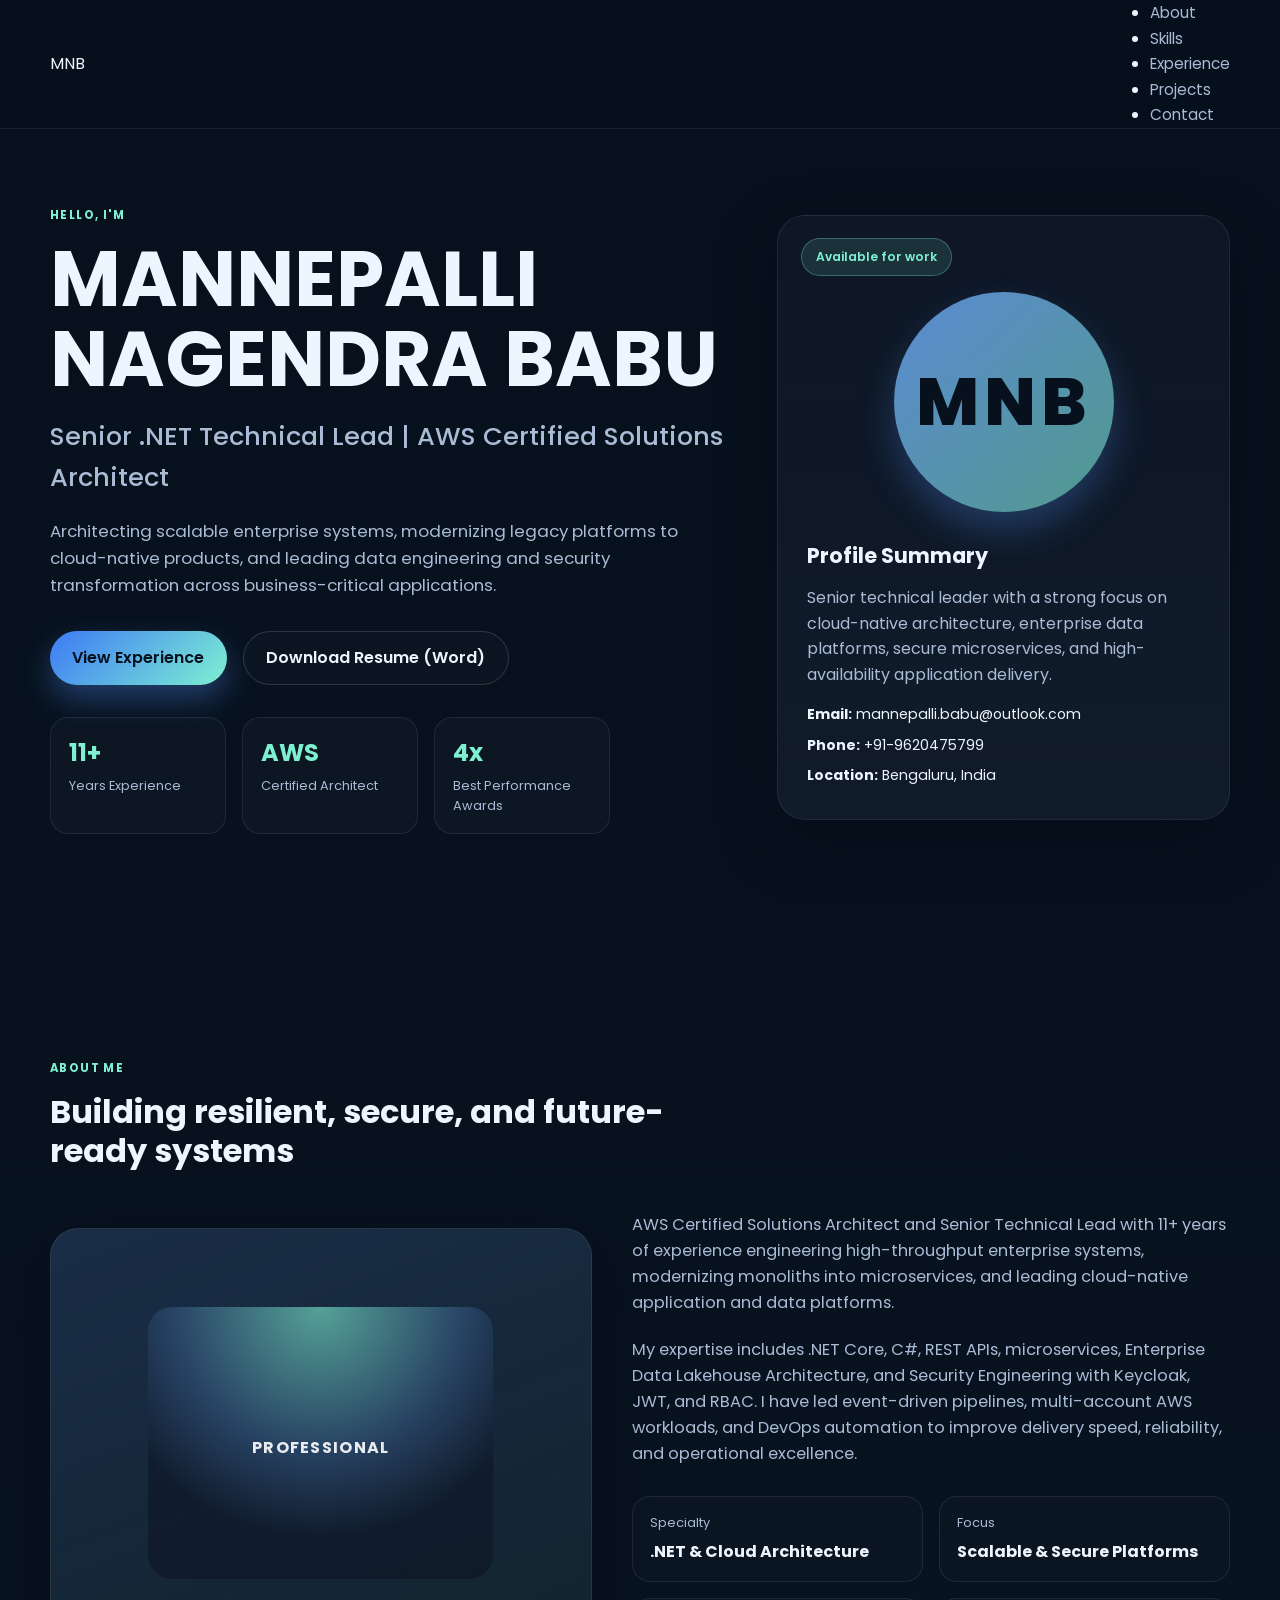
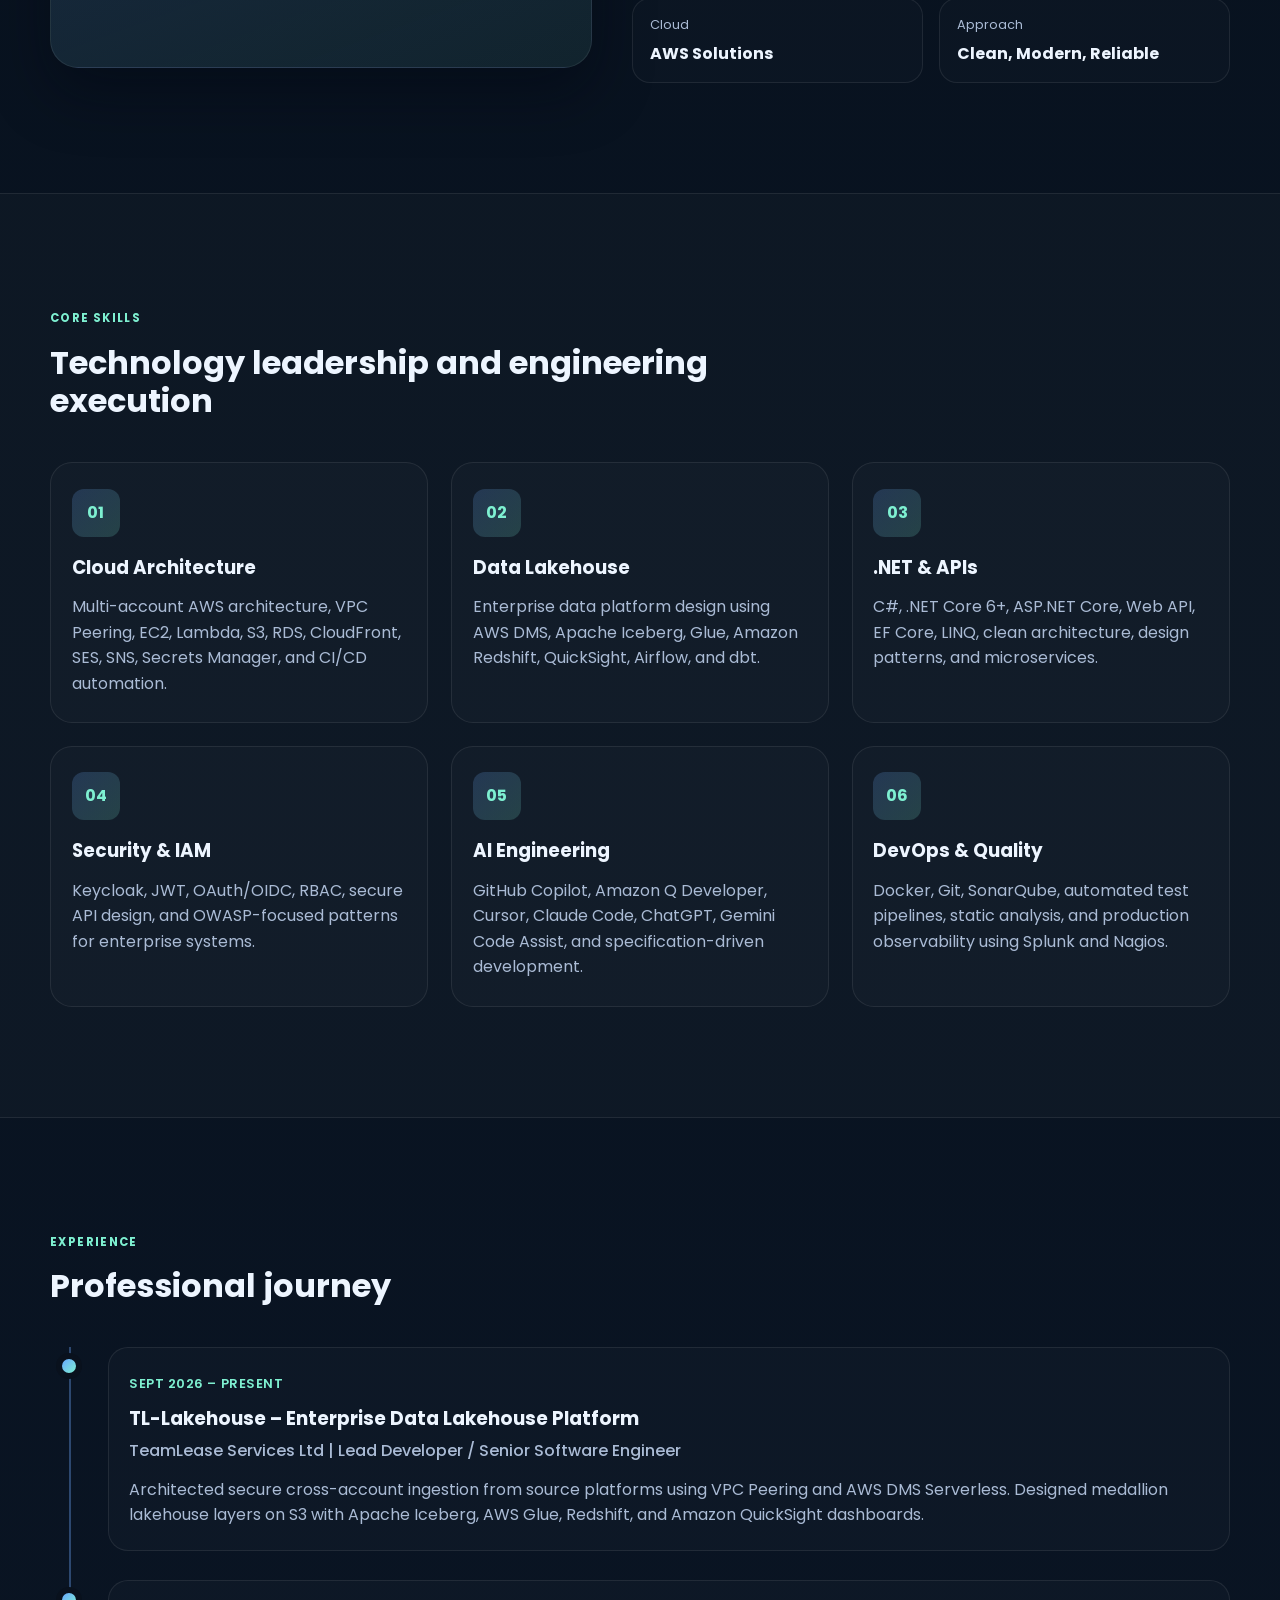
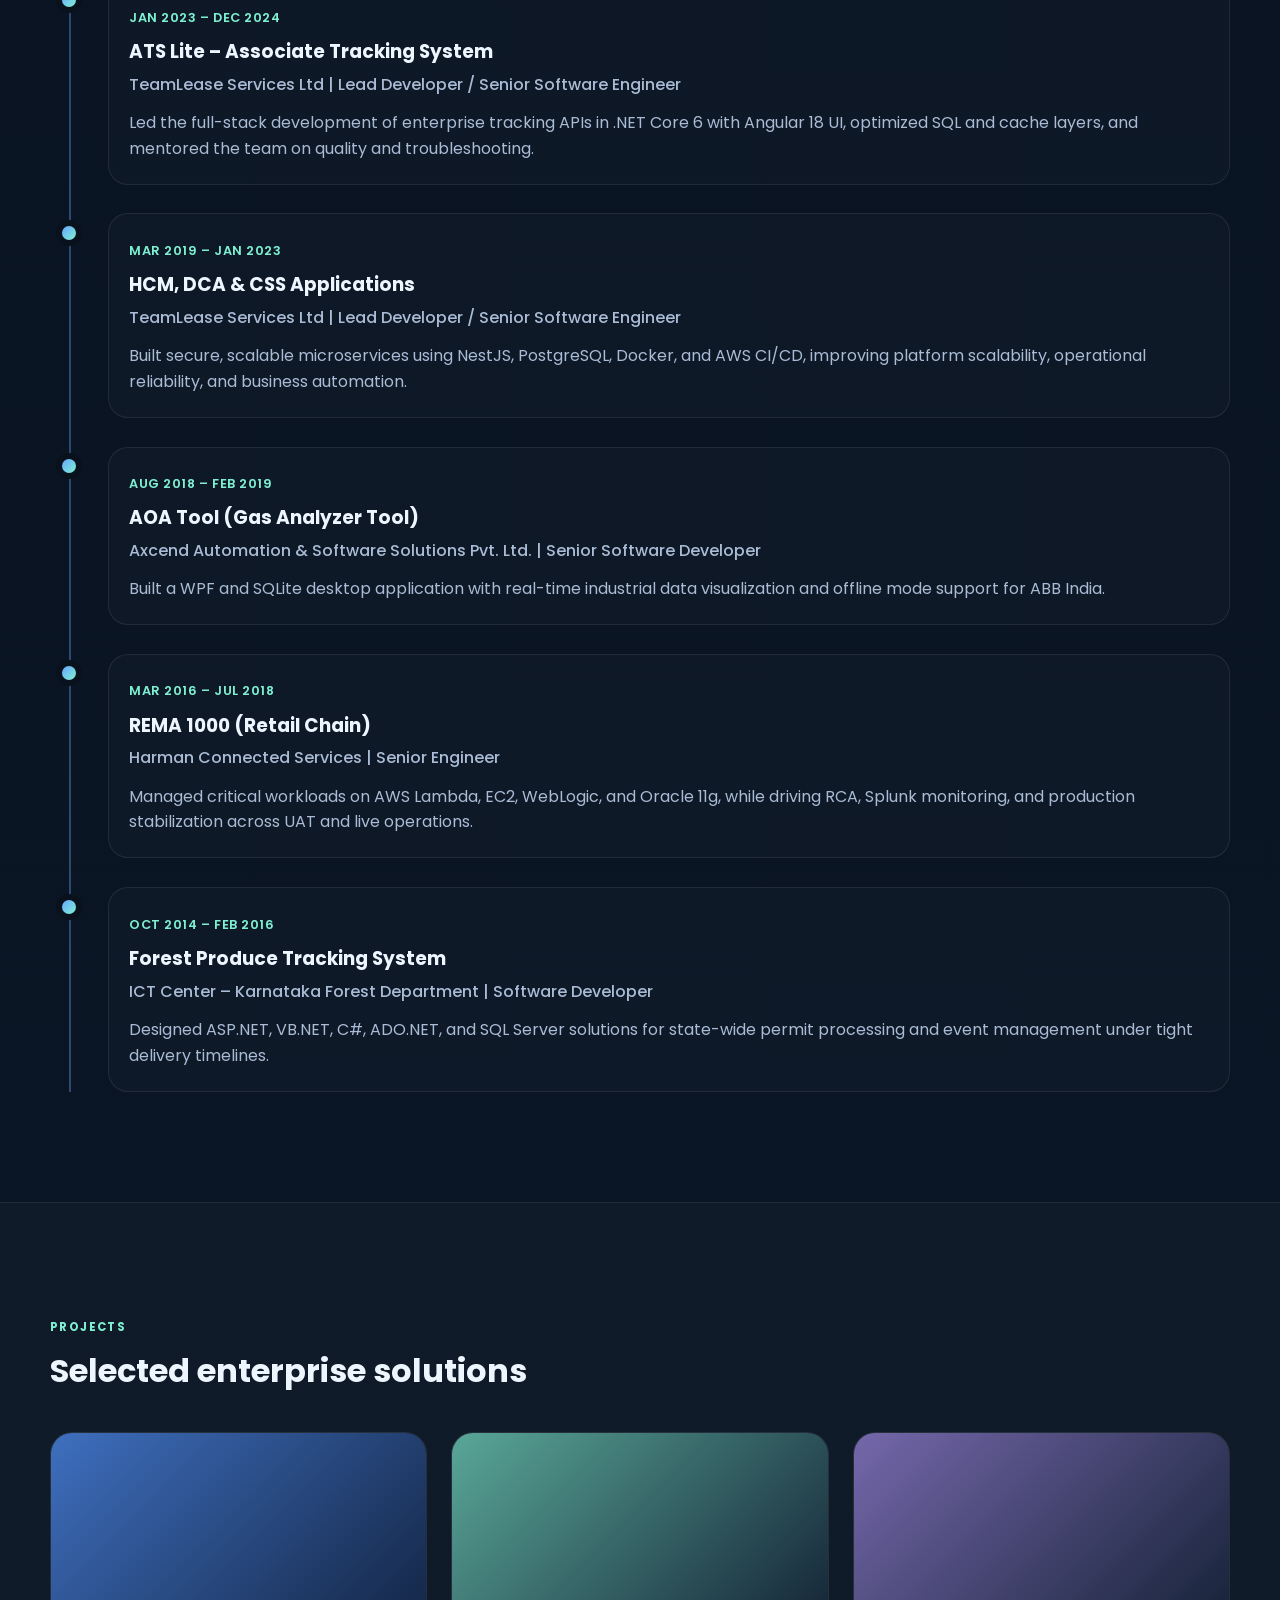
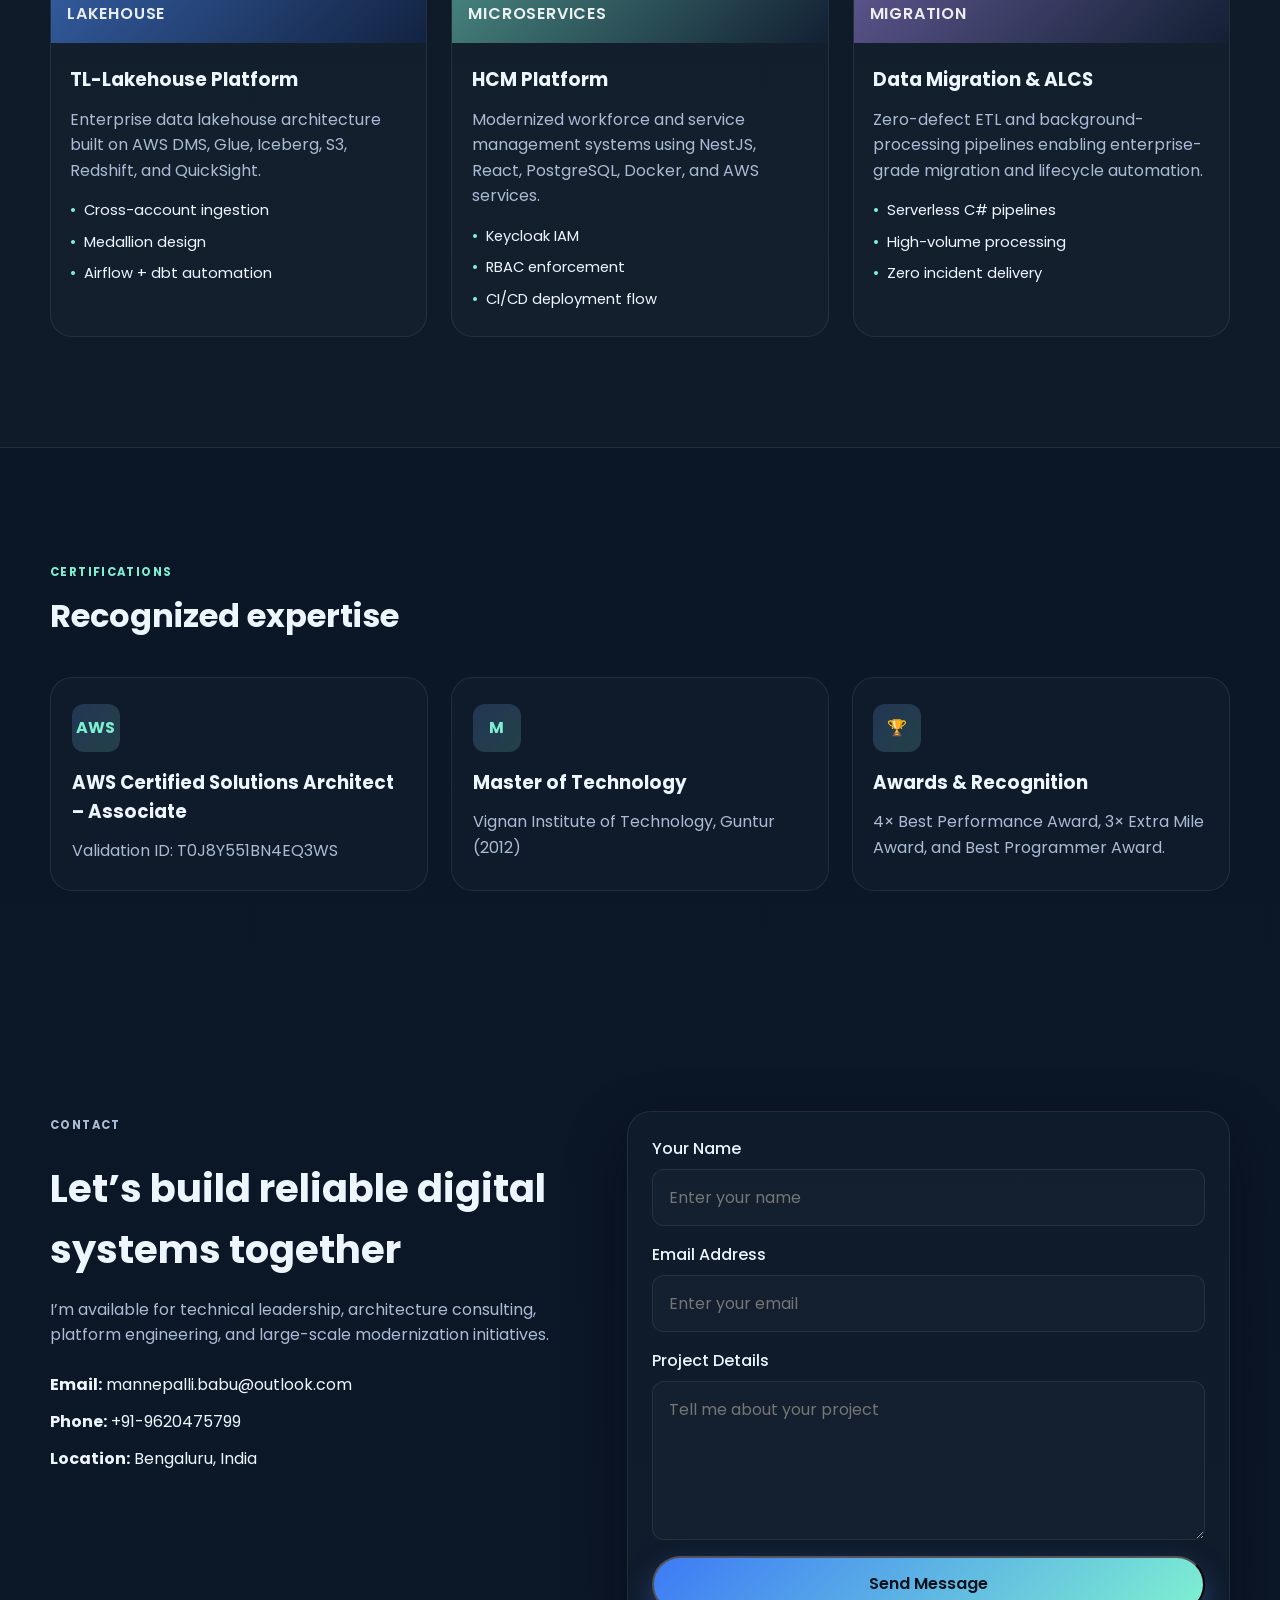
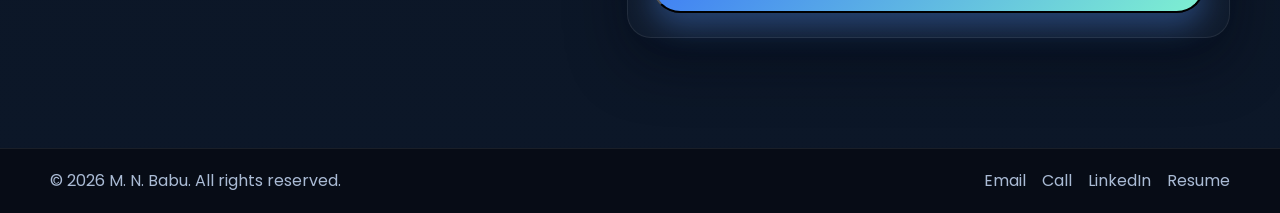
==== index.html @ 92018fef "Initial portfolio website" ====
<!DOCTYPE html>
<html lang="en">
  <head>
    <meta charset="UTF-8" />
    <meta name="viewport" content="width=device-width, initial-scale=1.0" />
    <meta
      name="description"
      content="Senior .NET Technical Lead and AWS Certified Solutions Architect portfolio for M. N. Babu."
    />
    <title>M. N. Babu | Senior .NET Technical Lead</title>
    <link rel="preconnect" href="https://fonts.googleapis.com" />
    <link rel="preconnect" href="https://fonts.gstatic.com" crossorigin />
    <link
      href="https://fonts.googleapis.com/css2?family=Poppins:wght@300;400;500;600;700;800&display=swap"
      rel="stylesheet"
    />
    <link rel="icon" type="image/svg+xml" href="favicon.svg" />
    <link rel="stylesheet" href="styles.css" />
  </head>
  <body>
    <header class="site-header">
      <div class="container nav-wrap">
        <a href="#top" class="brand" aria-label="Home">MNB</a>
        <nav class="main-nav" aria-label="Main navigation">
          <button class="nav-toggle" aria-label="Toggle menu" aria-expanded="false">
            <span></span>
            <span></span>
            <span></span>
          </button>
          <ul class="nav-menu">
            <li><a href="#about">About</a></li>
            <li><a href="#skills">Skills</a></li>
            <li><a href="#experience">Experience</a></li>
            <li><a href="#projects">Projects</a></li>
            <li><a href="#contact">Contact</a></li>
          </ul>
        </nav>
      </div>
    </header>

    <main id="top">
      <section class="hero">
        <div class="container hero-grid">
          <div class="hero-copy reveal">
            <p class="eyebrow">Hello, I'm</p>
            <h1>MANNEPALLI NAGENDRA BABU</h1>
            <h2>Senior .NET Technical Lead | AWS Certified Solutions Architect</h2>
            <p class="lead">
              Architecting scalable enterprise systems, modernizing legacy platforms to cloud-native products, and leading data engineering and security transformation across business-critical applications.
            </p>
            <div class="cta-group">
              <a class="btn btn-primary" href="#experience">View Experience</a>
              <a class="btn btn-secondary" href="resume.docx" download>Download Resume (Word)</a>
            </div>
            <ul class="mini-stats" aria-label="Quick highlights">
              <li><strong>11+</strong><span>Years Experience</span></li>
              <li><strong>AWS</strong><span>Certified Architect</span></li>
              <li><strong>4x</strong><span>Best Performance Awards</span></li>
            </ul>
          </div>

          <div class="hero-visual reveal">
            <div class="profile-card">
              <div class="profile-badge">Available for work</div>
              <div class="avatar-wrap">
                <div class="avatar" id="avatarBox">
                  <span id="avatarInitials">MNB</span>
                </div>
              </div>
              <div class="card-content">
                <h3>Profile Summary</h3>
                <p>
                  Senior technical leader with a strong focus on cloud-native architecture, enterprise data platforms, secure microservices, and high-availability application delivery.
                </p>
                <div class="meta-list">
                  <span><strong>Email:</strong> mannepalli.babu@outlook.com</span>
                  <span><strong>Phone:</strong> +91-9620475799</span>
                  <span><strong>Location:</strong> Bengaluru, India</span>
                </div>
              </div>
            </div>
          </div>
        </div>
      </section>

      <section id="about" class="section">
        <div class="container">
          <div class="section-heading reveal">
            <p class="eyebrow">About Me</p>
            <h2>Building resilient, secure, and future-ready systems</h2>
          </div>

          <div class="about-grid">
            <div class="about-image reveal">
              <div class="image-box" id="aboutImageBox">
                <div class="image-placeholder" id="aboutImagePlaceholder">Professional</div>
              </div>
            </div>
            <div class="about-copy reveal">
              <p>
                AWS Certified Solutions Architect and Senior Technical Lead with 11+ years of experience engineering high-throughput enterprise systems, modernizing monoliths into microservices, and leading cloud-native application and data platforms.
              </p>
              <p>
                My expertise includes .NET Core, C#, REST APIs, microservices, Enterprise Data Lakehouse Architecture, and Security Engineering with Keycloak, JWT, and RBAC. I have led event-driven pipelines, multi-account AWS workloads, and DevOps automation to improve delivery speed, reliability, and operational excellence.
              </p>
              <div class="info-grid">
                <div>
                  <span class="label">Specialty</span>
                  <strong>.NET & Cloud Architecture</strong>
                </div>
                <div>
                  <span class="label">Focus</span>
                  <strong>Scalable & Secure Platforms</strong>
                </div>
                <div>
                  <span class="label">Cloud</span>
                  <strong>AWS Solutions</strong>
                </div>
                <div>
                  <span class="label">Approach</span>
                  <strong>Clean, Modern, Reliable</strong>
                </div>
              </div>
            </div>
          </div>
        </div>
      </section>

      <section id="skills" class="section alt-bg">
        <div class="container">
          <div class="section-heading reveal">
            <p class="eyebrow">Core Skills</p>
            <h2>Technology leadership and engineering execution</h2>
          </div>

          <div class="skills-grid">
            <article class="skill-card reveal">
              <div class="icon">01</div>
              <h3>Cloud Architecture</h3>
              <p>Multi-account AWS architecture, VPC Peering, EC2, Lambda, S3, RDS, CloudFront, SES, SNS, Secrets Manager, and CI/CD automation.</p>
            </article>
            <article class="skill-card reveal">
              <div class="icon">02</div>
              <h3>Data Lakehouse</h3>
              <p>Enterprise data platform design using AWS DMS, Apache Iceberg, Glue, Amazon Redshift, QuickSight, Airflow, and dbt.</p>
            </article>
            <article class="skill-card reveal">
              <div class="icon">03</div>
              <h3>.NET & APIs</h3>
              <p>C#, .NET Core 6+, ASP.NET Core, Web API, EF Core, LINQ, clean architecture, design patterns, and microservices.</p>
            </article>
            <article class="skill-card reveal">
              <div class="icon">04</div>
              <h3>Security & IAM</h3>
              <p>Keycloak, JWT, OAuth/OIDC, RBAC, secure API design, and OWASP-focused patterns for enterprise systems.</p>
            </article>
            <article class="skill-card reveal">
              <div class="icon">05</div>
              <h3>AI Engineering</h3>
              <p>GitHub Copilot, Amazon Q Developer, Cursor, Claude Code, ChatGPT, Gemini Code Assist, and specification-driven development.</p>
            </article>
            <article class="skill-card reveal">
              <div class="icon">06</div>
              <h3>DevOps & Quality</h3>
              <p>Docker, Git, SonarQube, automated test pipelines, static analysis, and production observability using Splunk and Nagios.</p>
            </article>
          </div>
        </div>
      </section>

      <section id="experience" class="section">
        <div class="container">
          <div class="section-heading reveal">
            <p class="eyebrow">Experience</p>
            <h2>Professional journey</h2>
          </div>

          <div class="timeline reveal">
            <div class="timeline-item">
              <div class="timeline-dot"></div>
              <div class="timeline-content">
                <span class="timeline-date">Sept 2026 – Present</span>
                <h3>TL-Lakehouse – Enterprise Data Lakehouse Platform</h3>
                <h4>TeamLease Services Ltd | Lead Developer / Senior Software Engineer</h4>
                <p>
                  Architected secure cross-account ingestion from source platforms using VPC Peering and AWS DMS Serverless. Designed medallion lakehouse layers on S3 with Apache Iceberg, AWS Glue, Redshift, and Amazon QuickSight dashboards.
                </p>
              </div>
            </div>
            <div class="timeline-item">
              <div class="timeline-dot"></div>
              <div class="timeline-content">
                <span class="timeline-date">Jan 2023 – Dec 2024</span>
                <h3>ATS Lite – Associate Tracking System</h3>
                <h4>TeamLease Services Ltd | Lead Developer / Senior Software Engineer</h4>
                <p>
                  Led the full-stack development of enterprise tracking APIs in .NET Core 6 with Angular 18 UI, optimized SQL and cache layers, and mentored the team on quality and troubleshooting.
                </p>
              </div>
            </div>
            <div class="timeline-item">
              <div class="timeline-dot"></div>
              <div class="timeline-content">
                <span class="timeline-date">Mar 2019 – Jan 2023</span>
                <h3>HCM, DCA & CSS Applications</h3>
                <h4>TeamLease Services Ltd | Lead Developer / Senior Software Engineer</h4>
                <p>
                  Built secure, scalable microservices using NestJS, PostgreSQL, Docker, and AWS CI/CD, improving platform scalability, operational reliability, and business automation.
                </p>
              </div>
            </div>
            <div class="timeline-item">
              <div class="timeline-dot"></div>
              <div class="timeline-content">
                <span class="timeline-date">Aug 2018 – Feb 2019</span>
                <h3>AOA Tool (Gas Analyzer Tool)</h3>
                <h4>Axcend Automation & Software Solutions Pvt. Ltd. | Senior Software Developer</h4>
                <p>
                  Built a WPF and SQLite desktop application with real-time industrial data visualization and offline mode support for ABB India.
                </p>
              </div>
            </div>
            <div class="timeline-item">
              <div class="timeline-dot"></div>
              <div class="timeline-content">
                <span class="timeline-date">Mar 2016 – Jul 2018</span>
                <h3>REMA 1000 (Retail Chain)</h3>
                <h4>Harman Connected Services | Senior Engineer</h4>
                <p>
                  Managed critical workloads on AWS Lambda, EC2, WebLogic, and Oracle 11g, while driving RCA, Splunk monitoring, and production stabilization across UAT and live operations.
                </p>
              </div>
            </div>
            <div class="timeline-item">
              <div class="timeline-dot"></div>
              <div class="timeline-content">
                <span class="timeline-date">Oct 2014 – Feb 2016</span>
                <h3>Forest Produce Tracking System</h3>
                <h4>ICT Center – Karnataka Forest Department | Software Developer</h4>
                <p>
                  Designed ASP.NET, VB.NET, C#, ADO.NET, and SQL Server solutions for state-wide permit processing and event management under tight delivery timelines.
                </p>
              </div>
            </div>
          </div>
        </div>
      </section>

      <section id="projects" class="section alt-bg">
        <div class="container">
          <div class="section-heading reveal">
            <p class="eyebrow">Projects</p>
            <h2>Selected enterprise solutions</h2>
          </div>

          <div class="project-grid">
            <article class="project-card reveal">
              <div class="project-thumb thumb-one"><span>Lakehouse</span></div>
              <div class="project-info">
                <h3>TL-Lakehouse Platform</h3>
                <p>Enterprise data lakehouse architecture built on AWS DMS, Glue, Iceberg, S3, Redshift, and QuickSight.</p>
                <ul>
                  <li>Cross-account ingestion</li>
                  <li>Medallion design</li>
                  <li>Airflow + dbt automation</li>
                </ul>
              </div>
            </article>

            <article class="project-card reveal">
              <div class="project-thumb thumb-two"><span>Microservices</span></div>
              <div class="project-info">
                <h3>HCM Platform</h3>
                <p>Modernized workforce and service management systems using NestJS, React, PostgreSQL, Docker, and AWS services.</p>
                <ul>
                  <li>Keycloak IAM</li>
                  <li>RBAC enforcement</li>
                  <li>CI/CD deployment flow</li>
                </ul>
              </div>
            </article>

            <article class="project-card reveal">
              <div class="project-thumb thumb-three"><span>Migration</span></div>
              <div class="project-info">
                <h3>Data Migration & ALCS</h3>
                <p>Zero-defect ETL and background-processing pipelines enabling enterprise-grade migration and lifecycle automation.</p>
                <ul>
                  <li>Serverless C# pipelines</li>
                  <li>High-volume processing</li>
                  <li>Zero incident delivery</li>
                </ul>
              </div>
            </article>
          </div>
        </div>
      </section>

      <section class="section">
        <div class="container">
          <div class="section-heading reveal">
            <p class="eyebrow">Certifications</p>
            <h2>Recognized expertise</h2>
          </div>
          <div class="skills-grid reveal">
            <article class="skill-card">
              <div class="icon">AWS</div>
              <h3>AWS Certified Solutions Architect – Associate</h3>
              <p>Validation ID: T0J8Y551BN4EQ3WS</p>
            </article>
            <article class="skill-card">
              <div class="icon">M</div>
              <h3>Master of Technology</h3>
              <p>Vignan Institute of Technology, Guntur (2012)</p>
            </article>
            <article class="skill-card">
              <div class="icon">🏆</div>
              <h3>Awards & Recognition</h3>
              <p>4× Best Performance Award, 3× Extra Mile Award, and Best Programmer Award.</p>
            </article>
          </div>
        </div>
      </section>

      <section id="contact" class="section contact-section">
        <div class="container contact-grid">
          <div class="contact-copy reveal">
            <p class="eyebrow">Contact</p>
            <h2>Let’s build reliable digital systems together</h2>
            <p>
              I’m available for technical leadership, architecture consulting, platform engineering, and large-scale modernization initiatives.
            </p>
            <ul class="contact-list">
              <li><strong>Email:</strong> mannepalli.babu@outlook.com</li>
              <li><strong>Phone:</strong> +91-9620475799</li>
              <li><strong>Location:</strong> Bengaluru, India</li>
            </ul>
          </div>

          <form class="contact-form reveal" id="contactForm">
            <div class="field-group">
              <label for="name">Your Name</label>
              <input id="name" name="name" type="text" placeholder="Enter your name" required />
            </div>
            <div class="field-group">
              <label for="email">Email Address</label>
              <input id="email" name="email" type="email" placeholder="Enter your email" required />
            </div>
            <div class="field-group">
              <label for="message">Project Details</label>
              <textarea id="message" name="message" rows="5" placeholder="Tell me about your project" required></textarea>
            </div>
            <button type="submit" class="btn btn-primary full-width">Send Message</button>
          </form>
        </div>
      </section>
    </main>

    <footer class="site-footer">
      <div class="container footer-wrap">
        <p>© <span id="year"></span> M. N. Babu. All rights reserved.</p>
        <div class="socials">
          <a href="mailto:mannepalli.babu@outlook.com" aria-label="Email">Email</a>
          <a href="tel:+919620475799" aria-label="Phone">Call</a>
          <a href="https://www.linkedin.com/in/mannepalli-babu-01246183" target="_blank" rel="noreferrer" aria-label="LinkedIn">LinkedIn</a>
          <a href="resume.docx" download aria-label="Resume">Resume</a>
        </div>
      </div>
    </footer>
    <script src="script.js"></script>
  </body>
</html>
---- styles.css ----
:root {
  --bg: #07111d;
  --bg-2: #0c1728;
  --panel: rgba(18, 27, 42, 0.9);
  --panel-soft: rgba(255, 255, 255, 0.03);
  --card: rgba(13, 20, 31, 0.94);
  --primary: #68a7ff;
  --primary-strong: #3d7af6;
  --secondary: #7ef0d1;
  --text: #edf5ff;
  --muted: #aabbd5;
  --line: rgba(255, 255, 255, 0.08);
  --line-strong: rgba(104, 167, 255, 0.28);
  --shadow: 0 24px 60px rgba(3, 7, 18, 0.45);
  --container: min(1180px, calc(100% - 2rem));
}

body.theme-light {
  --bg: #eef5ff;
  --bg-2: #e8f0ff;
  --panel: rgba(255, 255, 255, 0.88);
  --panel-soft: rgba(13, 20, 31, 0.03);
  --card: rgba(255, 255, 255, 0.92);
  --primary: #2d6df6;
  --primary-strong: #1a4fd8;
  --secondary: #18b38c;
  --text: #111827;
  --muted: #495769;
  --line: rgba(17, 24, 39, 0.08);
  --line-strong: rgba(45, 109, 246, 0.18);
  --shadow: 0 25px 50px rgba(15, 23, 42, 0.12);
}

* {
  box-sizing: border-box;
  margin: 0;
  padding: 0;
}

body {
  font-family: "Poppins", sans-serif;
  background: linear-gradient(180deg, var(--bg) 0%, var(--bg-2) 100%);
  color: var(--text);
  line-height: 1.6;
}

a {
  color: inherit;
  text-decoration: none;
}

img {
  max-width: 100%;
  display: block;
}

button,
input,
textarea {
  font: inherit;
}

.container {
  width: var(--container);
  margin: 0 auto;
}

.section {
  padding: 110px 0;
}

.alt-bg {
  background: rgba(255, 255, 255, 0.02);
  border-top: 1px solid var(--line);
  border-bottom: 1px solid var(--line);
}

.eyebrow {
  display: inline-block;
  margin-bottom: 1rem;
  color: var(--secondary);
  font-weight: 700;
  letter-spacing: 0.12em;
  text-transform: uppercase;
  font-size: 0.74rem;
}

.section-heading {
  margin-bottom: 2.6rem;
  max-width: 700px;
}

.section-heading h2 {
  font-size: clamp(2rem, 2.3vw, 3rem);
  line-height: 1.2;
}

.site-header {
  position: sticky;
  top: 0;
  z-index: 40;
  background: rgba(7, 17, 29, 0.7);
  backdrop-filter: blur(18px);
  border-bottom: 1px solid var(--line);
}

body.theme-light .site-header {
  background: rgba(238, 245, 255, 0.7);
}

.nav-wrap {
  display: flex;
  align-items: center;
  justify-content: space-between;
  min-height: 80px;
  gap: 1rem;
}

.nav-menu a {
  color: var(--muted);
  font-size: 0.96rem;
  transition: color 0.2s ease;
}

.nav-menu a:hover,
.nav-menu a:focus-visible {
  color: var(--text);
}

.nav-toggle {
  display: none;
  background: transparent;
  border: 0;
  width: 46px;
  height: 46px;
  border-radius: 50%;
  cursor: pointer;
}

.nav-toggle span {
  display: block;
  width: 22px;
  height: 2px;
  margin: 5px auto;
  background: var(--text);
  border-radius: 999px;
  transition: transform 0.2s ease, opacity 0.2s ease;
}

.hero {
  padding: 72px 0 110px;
}

.hero-grid {
  display: grid;
  grid-template-columns: 1.2fr 0.8fr;
  gap: 3rem;
  align-items: center;
}

.hero-copy h1 {
  font-size: clamp(3rem, 6vw, 5rem);
  line-height: 1.04;
  margin-bottom: 1rem;
}

.hero-copy h2 {
  font-size: clamp(1.4rem, 2vw, 2.1rem);
  font-weight: 500;
  color: var(--muted);
  margin-bottom: 1.25rem;
}

.lead {
  max-width: 650px;
  color: var(--muted);
  font-size: 1.05rem;
  margin-bottom: 2rem;
}

.eyebrow {
  font-size: 0.72rem;
}

.cta-group {
  display: flex;
  flex-wrap: wrap;
  gap: 1rem;
  margin-bottom: 2rem;
}

.btn {
  display: inline-flex;
  align-items: center;
  justify-content: center;
  min-height: 52px;
  padding: 0.85rem 1.4rem;
  border-radius: 999px;
  font-weight: 600;
}

.btn-primary {
  background: linear-gradient(135deg, var(--primary-strong), var(--secondary));
  color: #07111d;
  box-shadow: 0 14px 30px rgba(79, 142, 247, 0.35);
}

.btn-secondary {
  border: 1px solid rgba(255, 255, 255, 0.14);
  background: rgba(255, 255, 255, 0.02);
}

.full-width {
  width: 100%;
}

.mini-stats {
  list-style: none;
  display: grid;
  grid-template-columns: repeat(3, minmax(0, 1fr));
  gap: 1rem;
  max-width: 560px;
}

.mini-stats li {
  background: rgba(255, 255, 255, 0.025);
  border: 1px solid var(--line);
  border-radius: 18px;
  padding: 1rem 1.1rem;
  display: flex;
  flex-direction: column;
  gap: 0.2rem;
}

.mini-stats strong {
  font-size: 1.5rem;
  color: var(--secondary);
}

.mini-stats span {
  color: var(--muted);
  font-size: 0.8rem;
}

.profile-card {
  position: relative;
  padding: 1.4rem;
  border: 1px solid var(--line);
  border-radius: 28px;
  background: linear-gradient(180deg, rgba(16, 24, 39, 0.85), rgba(17, 28, 42, 0.96));
  box-shadow: var(--shadow);
}

.profile-badge {
  display: inline-flex;
  margin-bottom: 1rem;
  padding: 0.5rem 0.9rem;
  border-radius: 999px;
  background: rgba(126, 240, 209, 0.12);
  border: 1px solid rgba(126, 240, 209, 0.3);
  color: var(--secondary);
  font-size: 0.76rem;
  font-weight: 600;
}

.avatar-wrap {
  display: flex;
  justify-content: center;
  margin-bottom: 1.5rem;
}

.avatar {
  display: grid;
  place-items: center;
  width: 220px;
  height: 220px;
  border-radius: 50%;
  background: linear-gradient(135deg, rgba(110, 168, 254, 0.8), rgba(126, 240, 209, 0.6));
  color: #07111d;
  font-weight: 800;
  font-size: 4.2rem;
  letter-spacing: 0.08em;
  box-shadow: 0 18px 35px rgba(79, 142, 247, 0.28);
  overflow: hidden;
  position: relative;
}

.avatar img {
  width: 100%;
  height: 100%;
  object-fit: cover;
  display: block;
}

.avatar.has-image #avatarInitials {
  display: none;
}

.card-content {
  padding: 0.2rem 0.4rem 0.6rem;
}

.card-content h3 {
  font-size: 1.3rem;
  margin-bottom: 0.8rem;
}

.card-content p {
  color: var(--muted);
  margin-bottom: 1rem;
}

.meta-list {
  display: grid;
  gap: 0.5rem;
  color: var(--text);
  font-size: 0.88rem;
}

.about-grid {
  display: grid;
  grid-template-columns: 0.95fr 1.05fr;
  gap: 2.5rem;
  align-items: center;
}

.image-box {
  position: relative;
  min-height: 440px;
  border-radius: 28px;
  border: 1px solid var(--line);
  background: linear-gradient(160deg, rgba(109, 169, 255, 0.18), rgba(126, 240, 209, 0.08));
  overflow: hidden;
  box-shadow: var(--shadow);
}

.image-box::before {
  content: "";
  position: absolute;
  inset: 18% 18% 20% 18%;
  border-radius: 24px;
  background: radial-gradient(circle at top, rgba(126, 240, 209, 0.6), rgba(110, 168, 254, 0.2) 45%, rgba(11, 16, 32, 0.5) 72%);
}

#aboutImagePreview {
  position: absolute;
  inset: 0;
  width: 100%;
  height: 100%;
  object-fit: cover;
  display: none;
  z-index: 1;
}

.image-box.has-image #aboutImagePreview {
  display: block;
}

.image-box.has-image::before {
  display: none;
}

.image-box.has-image .image-placeholder {
  display: none;
}

.image-placeholder {
  position: absolute;
  inset: 0;
  display: grid;
  place-items: center;
  font-weight: 700;
  letter-spacing: 0.08em;
  text-transform: uppercase;
  color: rgba(255, 255, 255, 0.9);
  z-index: 2;
}

.about-copy p {
  color: var(--muted);
  margin-bottom: 1.3rem;
  font-size: 1.02rem;
}

.info-grid {
  display: grid;
  grid-template-columns: repeat(2, minmax(0, 1fr));
  gap: 1rem;
  margin-top: 1.8rem;
}

.info-grid > div {
  padding: 1rem 1.1rem;
  border: 1px solid var(--line);
  background: rgba(255, 255, 255, 0.015);
  border-radius: 18px;
}

.label {
  display: block;
  color: var(--muted);
  margin-bottom: 0.35rem;
  font-size: 0.8rem;
}

.skills-grid {
  display: grid;
  grid-template-columns: repeat(3, minmax(0, 1fr));
  gap: 1.4rem;
}

.skill-card {
  background: rgba(255, 255, 255, 0.02);
  border: 1px solid var(--line);
  border-radius: 22px;
  padding: 1.6rem 1.3rem;
}

.icon {
  width: 48px;
  height: 48px;
  display: grid;
  place-items: center;
  border-radius: 12px;
  background: linear-gradient(135deg, rgba(110, 168, 254, 0.2), rgba(126, 240, 209, 0.18));
  color: var(--secondary);
  font-weight: 700;
  margin-bottom: 1rem;
}

.skill-card h3 {
  margin-bottom: 0.75rem;
  font-size: 1.15rem;
}

.skill-card p {
  color: var(--muted);
}

.timeline {
  position: relative;
  display: grid;
  gap: 1.8rem;
  margin-left: 0.4rem;
}

.timeline::before {
  content: "";
  position: absolute;
  top: 0;
  bottom: 0;
  left: 13px;
  width: 2px;
  background: rgba(110, 168, 254, 0.35);
}

.timeline-item {
  position: relative;
  display: grid;
  grid-template-columns: 32px 1fr;
  gap: 1.2rem;
  align-items: start;
}

.timeline-dot {
  position: relative;
  z-index: 1;
  width: 26px;
  height: 26px;
  border-radius: 50%;
  background: linear-gradient(135deg, var(--primary), var(--secondary));
  border: 6px solid rgba(9, 17, 29, 1);
  margin-top: 0.4rem;
}

.timeline-content {
  background: rgba(255, 255, 255, 0.02);
  border: 1px solid var(--line);
  border-radius: 20px;
  padding: 1.4rem 1.3rem;
}

.timeline-date {
  display: inline-block;
  margin-bottom: 0.55rem;
  color: var(--secondary);
  font-weight: 600;
  font-size: 0.8rem;
  letter-spacing: 0.04em;
  text-transform: uppercase;
}

.timeline-content h3 {
  margin-bottom: 0.3rem;
}

.timeline-content h4 {
  color: var(--muted);
  font-weight: 500;
  margin-bottom: 0.8rem;
}

.timeline-content p {
  color: var(--muted);
}

.project-grid {
  display: grid;
  grid-template-columns: repeat(3, minmax(0, 1fr));
  gap: 1.5rem;
}

.project-card {
  background: rgba(255, 255, 255, 0.02);
  border: 1px solid var(--line);
  border-radius: 22px;
  overflow: hidden;
}

.project-thumb {
  position: relative;
  display: flex;
  align-items: end;
  height: 210px;
  padding: 1rem;
  font-weight: 600;
  letter-spacing: 0.05em;
  text-transform: uppercase;
  color: rgba(255, 255, 255, 0.9);
}

.thumb-one {
  background: linear-gradient(135deg, rgba(79, 142, 247, 0.72), rgba(18, 36, 68, 0.9));
}

.thumb-two {
  background: linear-gradient(135deg, rgba(126, 240, 209, 0.65), rgba(18, 32, 52, 0.9));
}

.thumb-three {
  background: linear-gradient(135deg, rgba(182, 152, 255, 0.6), rgba(18, 32, 52, 0.9));
}

.project-info {
  padding: 1.4rem 1.2rem 1.5rem;
}

.project-info h3 {
  margin-bottom: 0.7rem;
}

.project-info p {
  color: var(--muted);
  margin-bottom: 1rem;
}

.project-info ul {
  list-style: none;
  display: grid;
  gap: 0.5rem;
  color: var(--text);
  font-size: 0.92rem;
}

.project-info li::before {
  content: "•";
  color: var(--secondary);
  margin-right: 0.5rem;
}

.testimonial-wrap {
  background: linear-gradient(135deg, rgba(110, 168, 254, 0.12), rgba(126, 240, 209, 0.08));
  border: 1px solid var(--line);
  border-radius: 24px;
  padding: 2rem 2rem 1.5rem;
  text-align: center;
  max-width: 880px;
  margin: 0 auto;
}

.quote-mark {
  font-size: 5rem;
  line-height: 1;
  color: var(--secondary);
  transform: translateY(-10px);
}

.testimonial-wrap p {
  color: var(--muted);
  font-size: clamp(1.05rem, 2vw, 1.3rem);
  margin-bottom: 1.2rem;
}

.client {
  display: grid;
  gap: 0.2rem;
}

.client span {
  color: var(--muted);
  font-size: 0.85rem;
}

.contact-grid {
  display: grid;
  grid-template-columns: 0.95fr 1.05fr;
  gap: 2rem;
  align-items: start;
}

.contact-copy h2 {
  font-size: clamp(2.1rem, 3vw, 3rem);
  margin-bottom: 1rem;
}

.contact-copy p {
  color: var(--muted);
  margin-bottom: 1.5rem;
}

.contact-list {
  list-style: none;
  display: grid;
  gap: 0.7rem;
  color: var(--text);
}

.contact-form {
  border: 1px solid var(--line);
  background: rgba(255, 255, 255, 0.02);
  border-radius: 24px;
  padding: 1.5rem;
  box-shadow: var(--shadow);
}

.field-group {
  display: grid;
  gap: 0.5rem;
  margin-bottom: 1rem;
}

.field-group label {
  font-weight: 500;
}

.field-group input,
.field-group textarea {
  width: 100%;
  resize: vertical;
  border: 1px solid rgba(255, 255, 255, 0.08);
  background: rgba(255, 255, 255, 0.02);
  border-radius: 12px;
  padding: 0.9rem 1rem;
  color: var(--text);
  outline: none;
  transition: border-color 0.2s ease, box-shadow 0.2s ease;
}

.field-group input:focus,
.field-group textarea:focus {
  border-color: rgba(110, 168, 254, 0.9);
  box-shadow: 0 0 0 4px rgba(110, 168, 254, 0.1);
}

.site-footer {
  border-top: 1px solid var(--line);
  background: rgba(7, 12, 20, 0.9);
}

.footer-wrap {
  display: flex;
  align-items: center;
  justify-content: space-between;
  gap: 1rem;
  padding: 1.2rem 0;
}

.footer-wrap p {
  color: var(--muted);
}

.socials {
  display: flex;
  align-items: center;
  gap: 1rem;
  color: var(--muted);
}

.socials a:hover,
.socials a:focus-visible {
  color: var(--text);
}

.reveal {
  opacity: 1;
  transform: none;
}

@media (max-width: 960px) {
  .hero-grid,
  .about-grid,
  .contact-grid,
  .project-grid,
  .skills-grid {
    grid-template-columns: 1fr 1fr;
  }

  .hero-grid,
  .about-grid,
  .contact-grid {
    grid-template-columns: 1fr;
  }

  .project-grid,
  .skills-grid {
    grid-template-columns: repeat(2, minmax(0, 1fr));
  }
}

@media (max-width: 700px) {
  .nav-toggle {
    display: block;
  }

  .nav-menu {
    position: absolute;
    right: 0;
    top: calc(100% + 12px);
    min-width: 210px;
    display: none;
    flex-direction: column;
    align-items: flex-start;
    padding: 1rem;
    border-radius: 16px;
    background: rgba(10, 17, 27, 0.96);
    border: 1px solid var(--line);
    box-shadow: var(--shadow);
  }

  .main-nav.open .nav-menu {
    display: flex;
  }

  .hero {
    padding-top: 42px;
  }

  .hero-copy h1 {
    font-size: 2.7rem;
  }

  .mini-stats,
  .info-grid,
  .project-grid,
  .skills-grid {
    grid-template-columns: 1fr;
  }

  .section {
    padding: 84px 0;
  }

  .footer-wrap {
    flex-direction: column;
    text-align: center;
    padding: 1.5rem 0;
  }
}
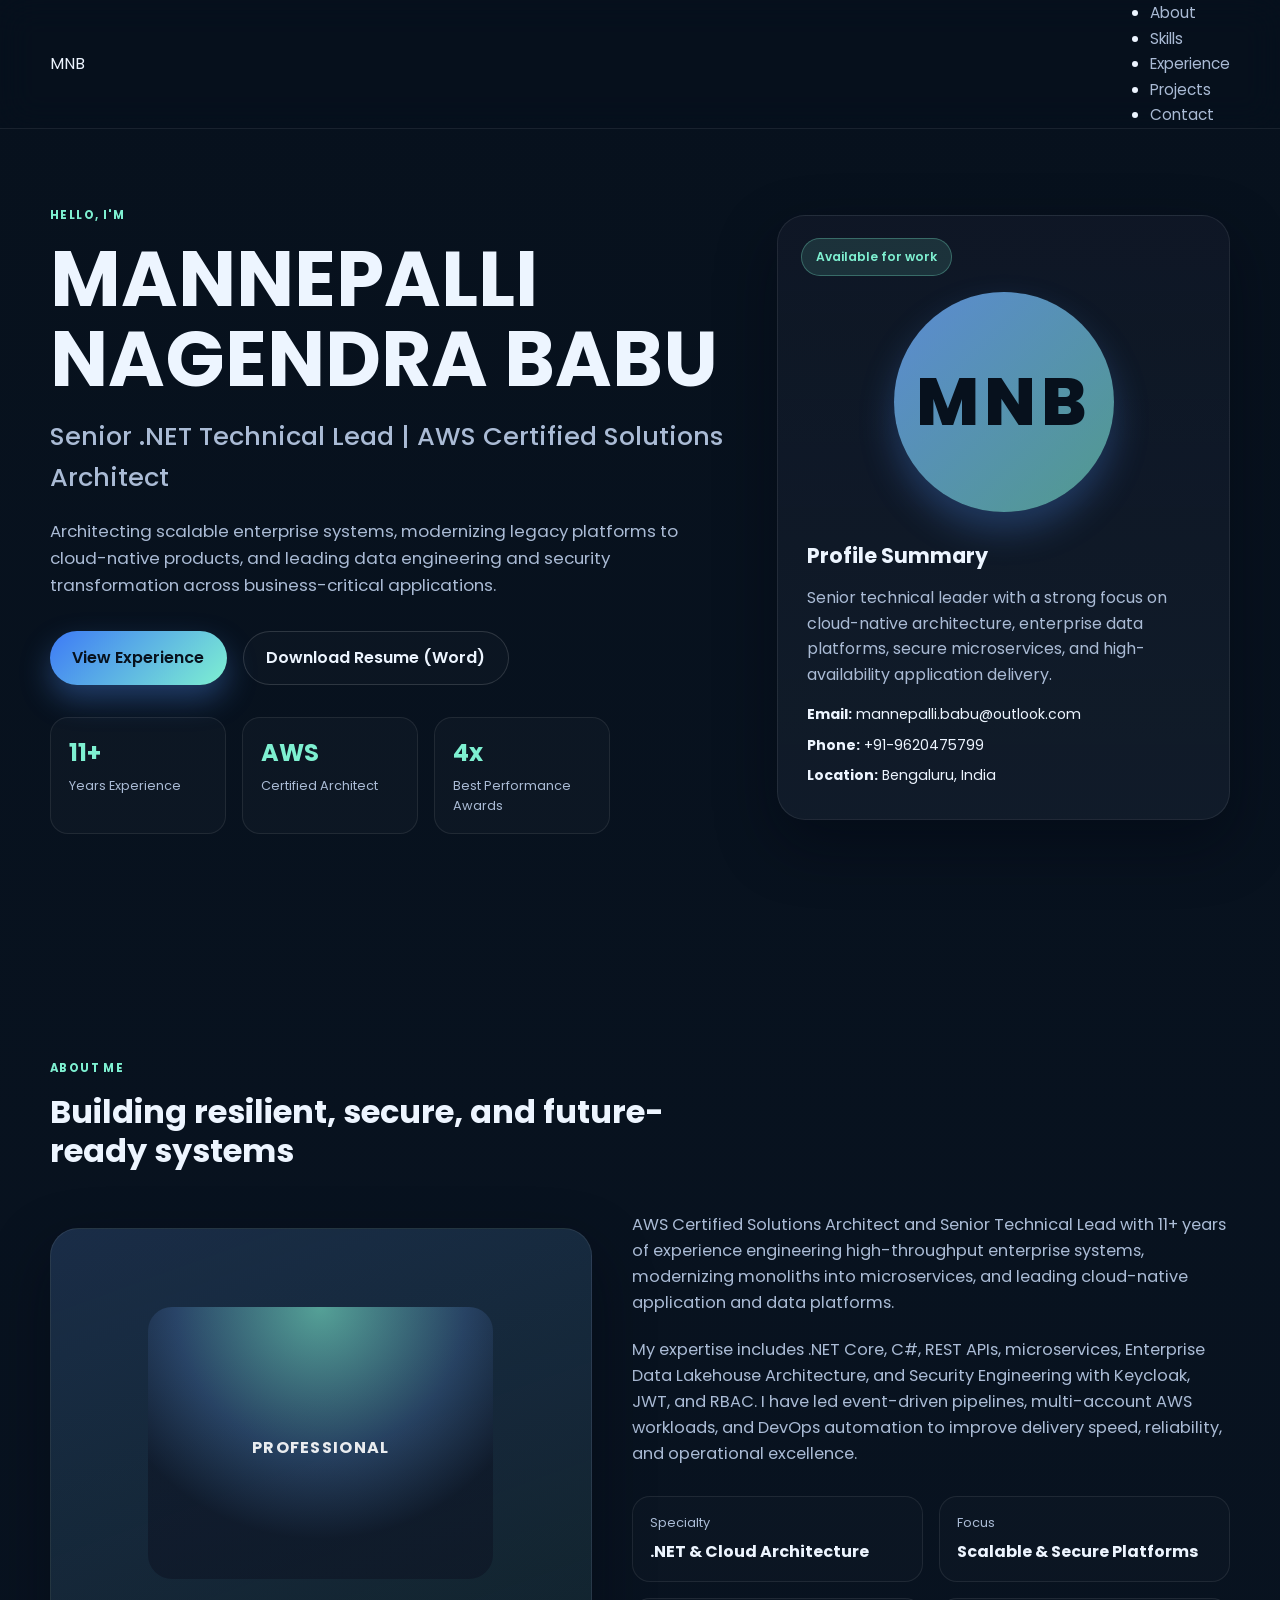
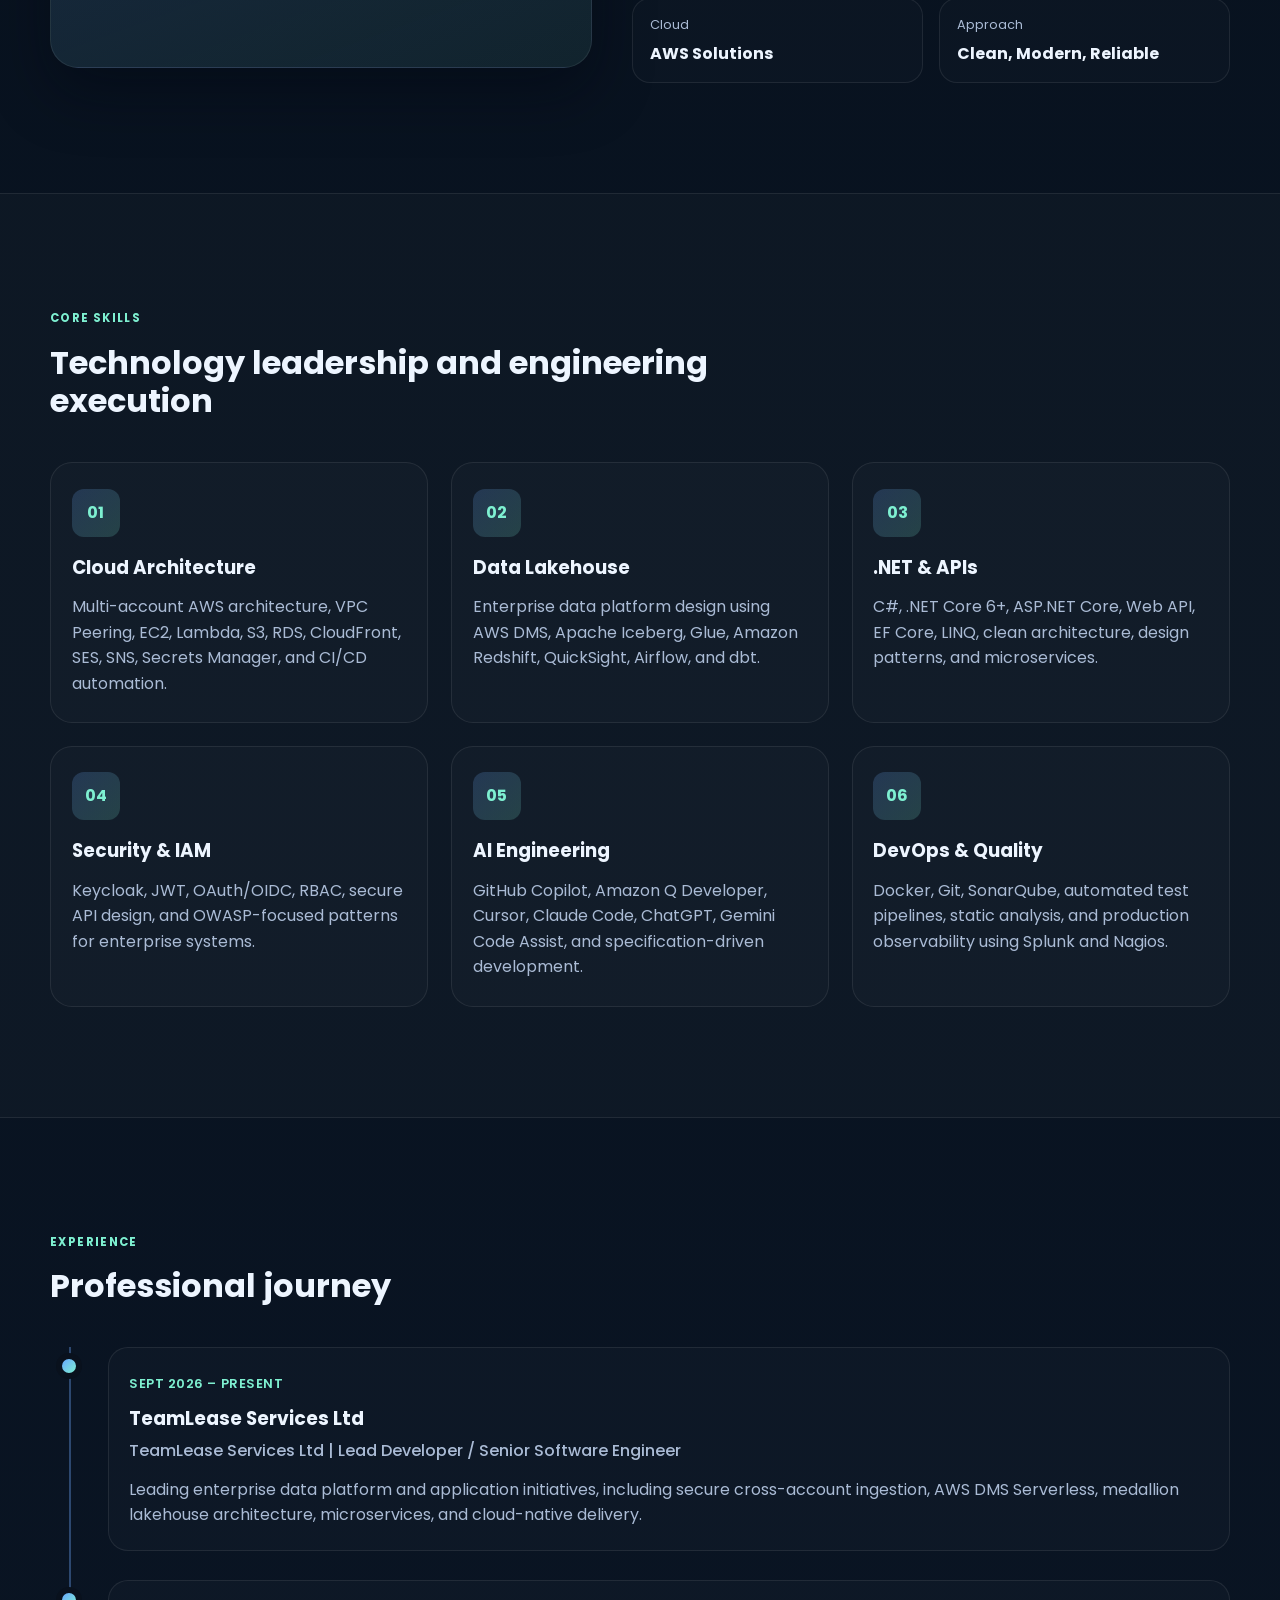
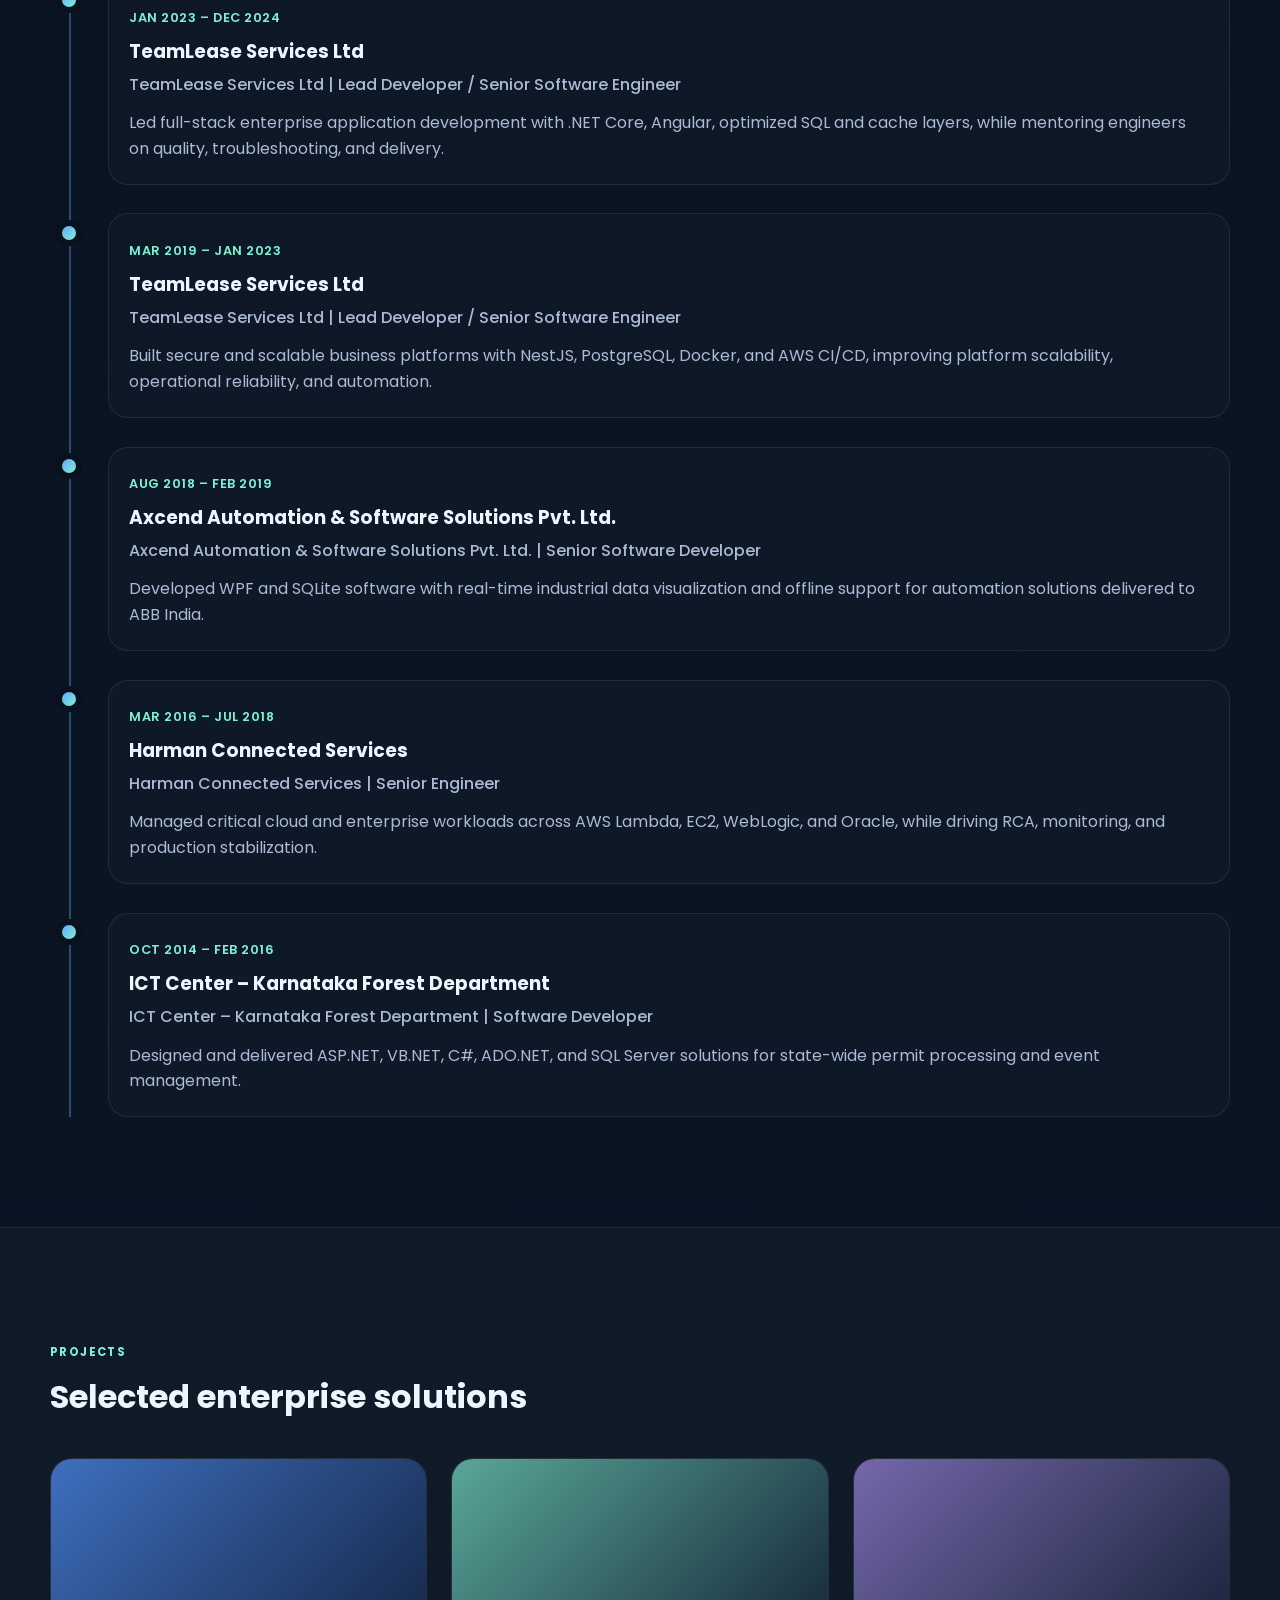
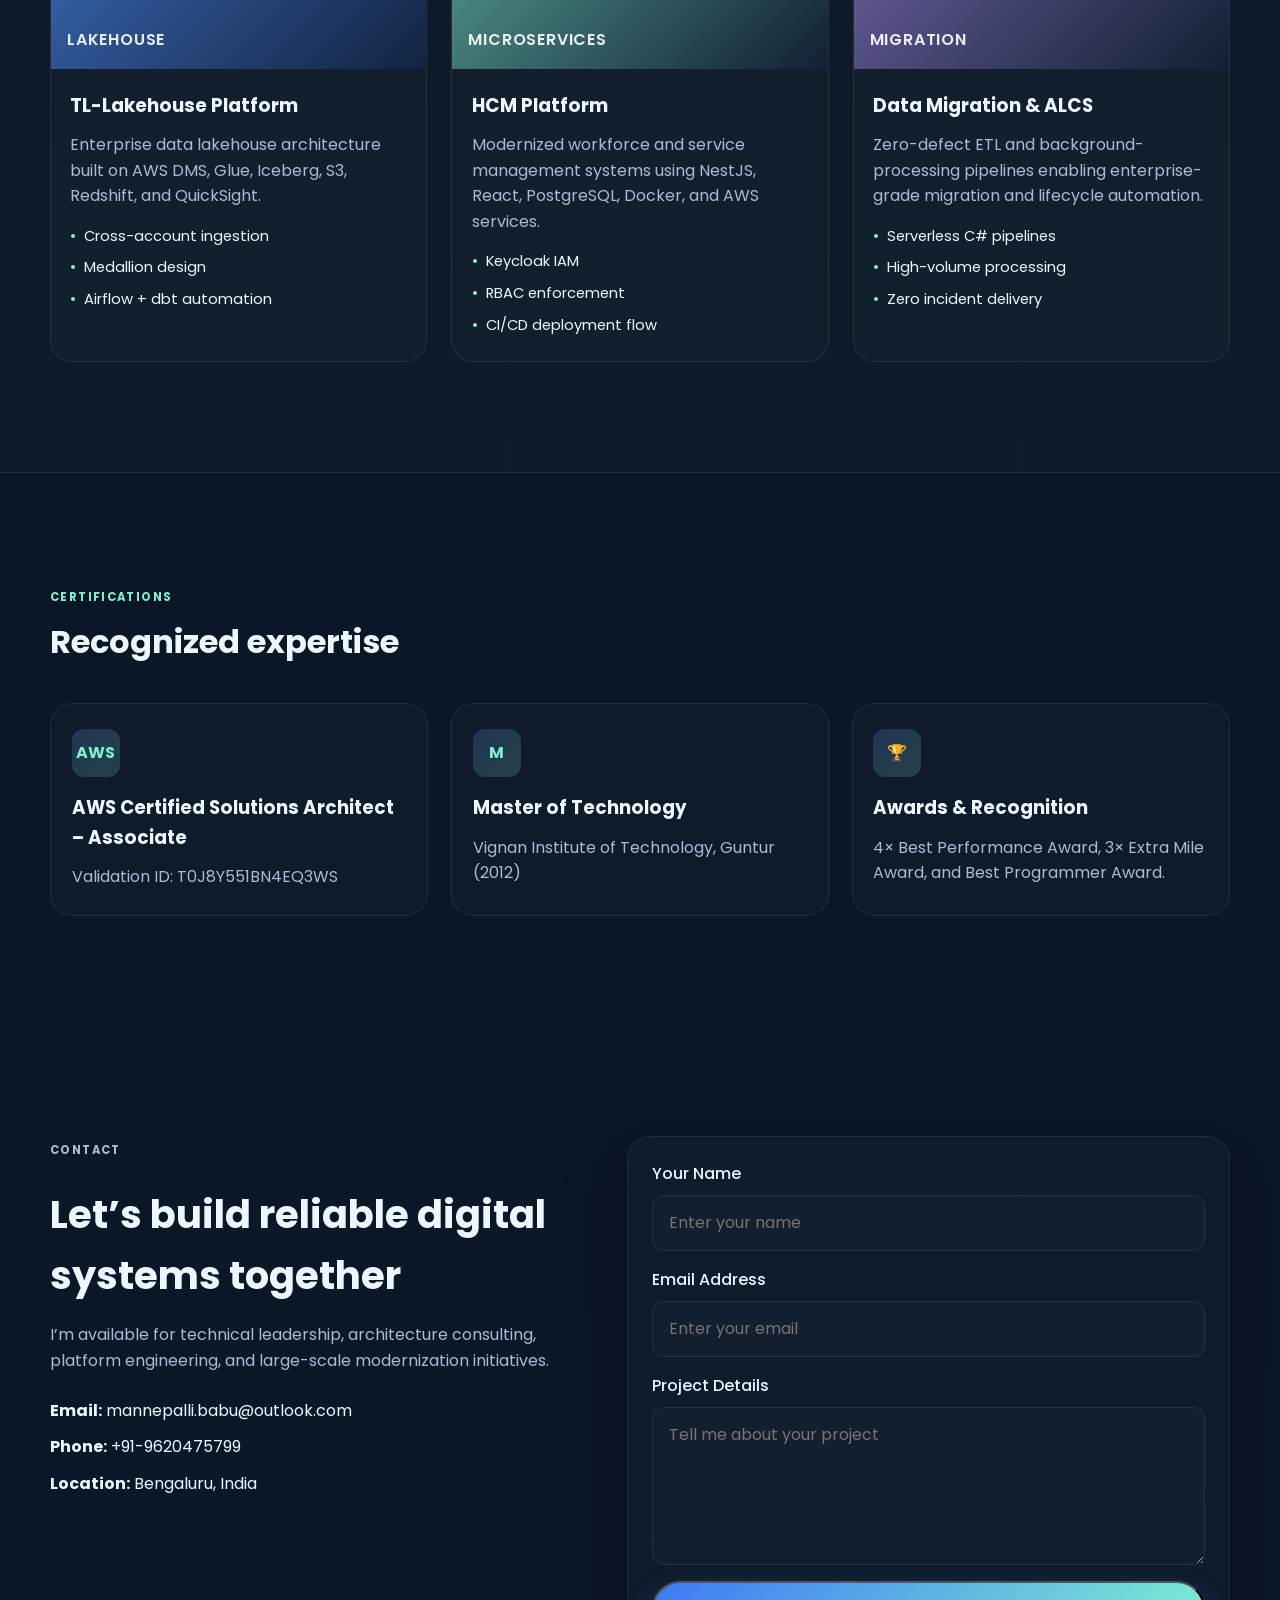
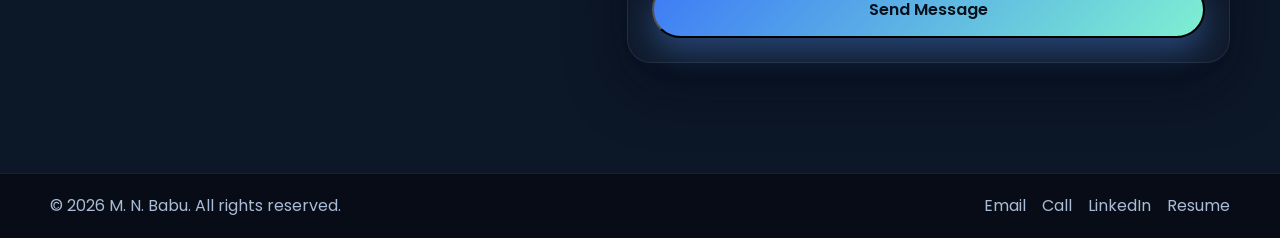
==== commit d4f99647: "Update professional journey with company history" ====
--- a/index.html
+++ b/index.html
@@ -180,10 +180,10 @@
               <div class="timeline-dot"></div>
               <div class="timeline-content">
                 <span class="timeline-date">Sept 2026 – Present</span>
-                <h3>TL-Lakehouse – Enterprise Data Lakehouse Platform</h3>
+                <h3>TeamLease Services Ltd</h3>
                 <h4>TeamLease Services Ltd | Lead Developer / Senior Software Engineer</h4>
                 <p>
-                  Architected secure cross-account ingestion from source platforms using VPC Peering and AWS DMS Serverless. Designed medallion lakehouse layers on S3 with Apache Iceberg, AWS Glue, Redshift, and Amazon QuickSight dashboards.
+                  Leading enterprise data platform and application initiatives, including secure cross-account ingestion, AWS DMS Serverless, medallion lakehouse architecture, microservices, and cloud-native delivery.
                 </p>
               </div>
             </div>
@@ -191,10 +191,10 @@
               <div class="timeline-dot"></div>
               <div class="timeline-content">
                 <span class="timeline-date">Jan 2023 – Dec 2024</span>
-                <h3>ATS Lite – Associate Tracking System</h3>
+                <h3>TeamLease Services Ltd</h3>
                 <h4>TeamLease Services Ltd | Lead Developer / Senior Software Engineer</h4>
                 <p>
-                  Led the full-stack development of enterprise tracking APIs in .NET Core 6 with Angular 18 UI, optimized SQL and cache layers, and mentored the team on quality and troubleshooting.
+                  Led full-stack enterprise application development with .NET Core, Angular, optimized SQL and cache layers, while mentoring engineers on quality, troubleshooting, and delivery.
                 </p>
               </div>
             </div>
@@ -202,10 +202,10 @@
               <div class="timeline-dot"></div>
               <div class="timeline-content">
                 <span class="timeline-date">Mar 2019 – Jan 2023</span>
-                <h3>HCM, DCA & CSS Applications</h3>
+                <h3>TeamLease Services Ltd</h3>
                 <h4>TeamLease Services Ltd | Lead Developer / Senior Software Engineer</h4>
                 <p>
-                  Built secure, scalable microservices using NestJS, PostgreSQL, Docker, and AWS CI/CD, improving platform scalability, operational reliability, and business automation.
+                  Built secure and scalable business platforms with NestJS, PostgreSQL, Docker, and AWS CI/CD, improving platform scalability, operational reliability, and automation.
                 </p>
               </div>
             </div>
@@ -213,10 +213,10 @@
               <div class="timeline-dot"></div>
               <div class="timeline-content">
                 <span class="timeline-date">Aug 2018 – Feb 2019</span>
-                <h3>AOA Tool (Gas Analyzer Tool)</h3>
+                <h3>Axcend Automation & Software Solutions Pvt. Ltd.</h3>
                 <h4>Axcend Automation & Software Solutions Pvt. Ltd. | Senior Software Developer</h4>
                 <p>
-                  Built a WPF and SQLite desktop application with real-time industrial data visualization and offline mode support for ABB India.
+                  Developed WPF and SQLite software with real-time industrial data visualization and offline support for automation solutions delivered to ABB India.
                 </p>
               </div>
             </div>
@@ -224,10 +224,10 @@
               <div class="timeline-dot"></div>
               <div class="timeline-content">
                 <span class="timeline-date">Mar 2016 – Jul 2018</span>
-                <h3>REMA 1000 (Retail Chain)</h3>
+                <h3>Harman Connected Services</h3>
                 <h4>Harman Connected Services | Senior Engineer</h4>
                 <p>
-                  Managed critical workloads on AWS Lambda, EC2, WebLogic, and Oracle 11g, while driving RCA, Splunk monitoring, and production stabilization across UAT and live operations.
+                  Managed critical cloud and enterprise workloads across AWS Lambda, EC2, WebLogic, and Oracle, while driving RCA, monitoring, and production stabilization.
                 </p>
               </div>
             </div>
@@ -235,10 +235,10 @@
               <div class="timeline-dot"></div>
               <div class="timeline-content">
                 <span class="timeline-date">Oct 2014 – Feb 2016</span>
-                <h3>Forest Produce Tracking System</h3>
+                <h3>ICT Center – Karnataka Forest Department</h3>
                 <h4>ICT Center – Karnataka Forest Department | Software Developer</h4>
                 <p>
-                  Designed ASP.NET, VB.NET, C#, ADO.NET, and SQL Server solutions for state-wide permit processing and event management under tight delivery timelines.
+                  Designed and delivered ASP.NET, VB.NET, C#, ADO.NET, and SQL Server solutions for state-wide permit processing and event management.
                 </p>
               </div>
             </div>
